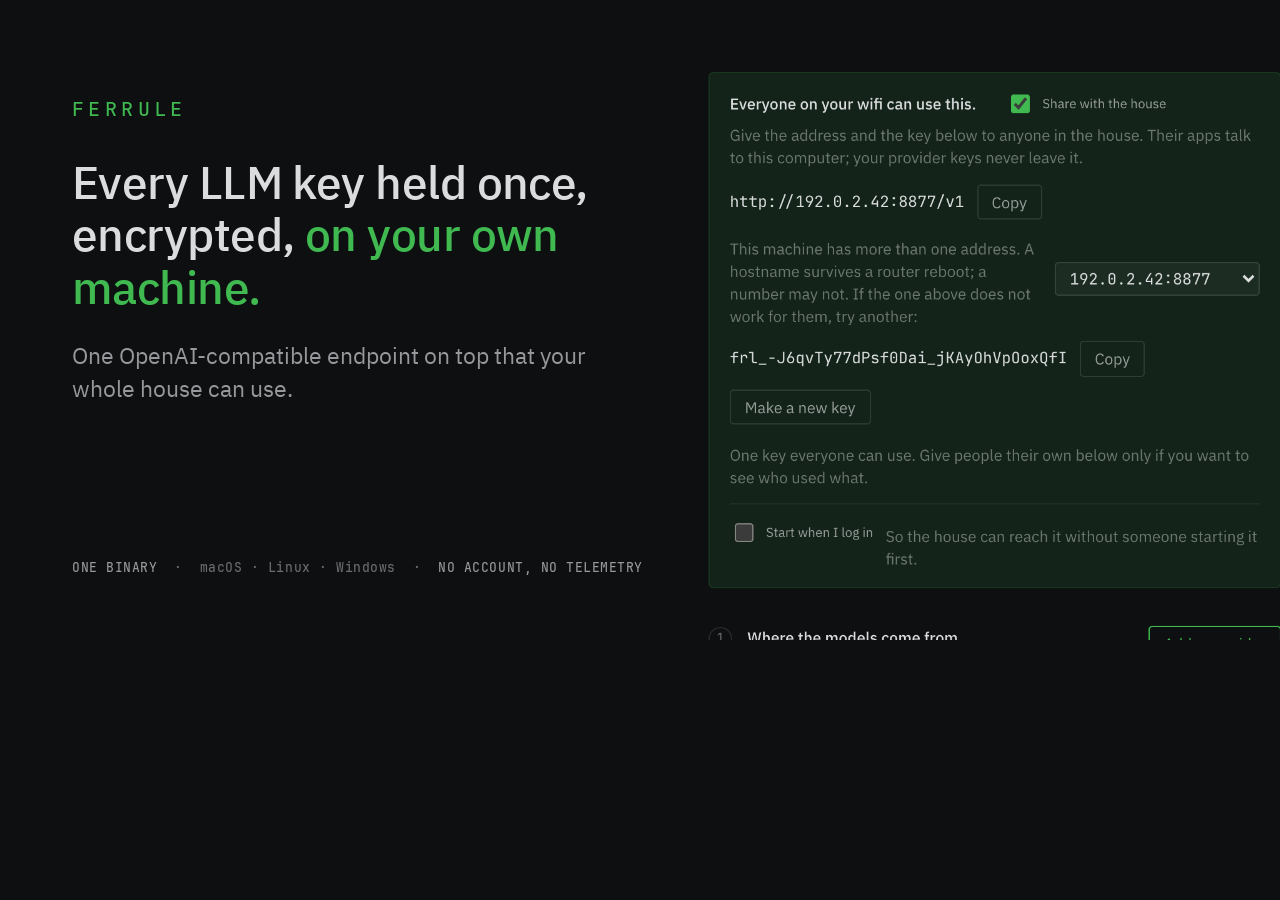
==== packaging/social/social.html @ 54a90a72 "The social card, so a shared link is not GitHub's default marketing/social.png (1280×640) — the one " ====
<!doctype html>
<!-- The GitHub social card. Rendered by packaging/social/render.sh into marketing/social.png
     (1280×640). Same type and palette as the panel; the right half is the household card
     from marketing/hero.png, so the card and the README hero always show the same build. -->
<html><head><meta charset="utf-8">
<style>
  @font-face { font-family: "Ferrule Mono"; src: url("../../internal/ui/assets/fonts/JetBrainsMono-Medium.woff2") format("woff2"); font-weight: 500; }
  @font-face { font-family: "Ferrule Sans"; src: url("../../internal/ui/assets/fonts/IBMPlexSans-Regular.woff2") format("woff2"); font-weight: 400; }
  @font-face { font-family: "Ferrule Sans"; src: url("../../internal/ui/assets/fonts/IBMPlexSans-Medium.woff2") format("woff2"); font-weight: 500; }
  html, body { margin: 0; background: #0d0f11; }
  body { width: 1280px; height: 640px; position: relative; overflow: hidden;
         font-family: "Ferrule Sans", system-ui, sans-serif; color: rgba(236,238,240,0.92); }
  .copy { position: absolute; left: 72px; top: 96px; width: 560px; }
  .brand { font-family: "Ferrule Mono", monospace; font-weight: 500; font-size: 20px;
           letter-spacing: 0.22em; color: #3fb950; }
  h1 { margin: 34px 0 0; font-weight: 500; font-size: 46px; line-height: 1.14; letter-spacing: -0.012em; }
  h1 em { font-style: normal; color: #3fb950; }
  p.sub { margin: 26px 0 0; font-size: 23px; line-height: 1.4; color: rgba(236,238,240,0.62); }
  .facts { position: absolute; left: 72px; bottom: 64px; font-family: "Ferrule Mono", monospace;
           font-weight: 500; font-size: 13px; letter-spacing: 0.04em; color: rgba(236,238,240,0.42); }
  .facts b { color: rgba(236,238,240,0.62); font-weight: 500; }
  /* The household card, lifted whole from the hero at 1.25x (in the hero's CSS pixels it sits
     at 154,64 and is 458×414). The section under it runs off the bottom on purpose: the card
     is the glimpse, the sentence is the message. */
  .shot { position: absolute; left: 700px; top: 64px; width: 580px; height: 576px; overflow: hidden; }
  .shot img { position: absolute; width: 1000px; transform-origin: 0 0; transform: scale(1.25);
              left: -184px; top: -72px; }
</style></head>
<body>
  <div class="copy">
    <div class="brand">FERRULE</div>
    <h1>Every LLM key held once, encrypted, <em>on your own machine.</em></h1>
    <p class="sub">One OpenAI-compatible endpoint on top that your whole house can use.</p>
  </div>
  <div class="facts"><b>ONE BINARY</b> &nbsp;·&nbsp; macOS · Linux · Windows &nbsp;·&nbsp; <b>NO ACCOUNT, NO TELEMETRY</b></div>
  <div class="shot"><img src="../../marketing/hero.png" alt=""></div>
</body></html>
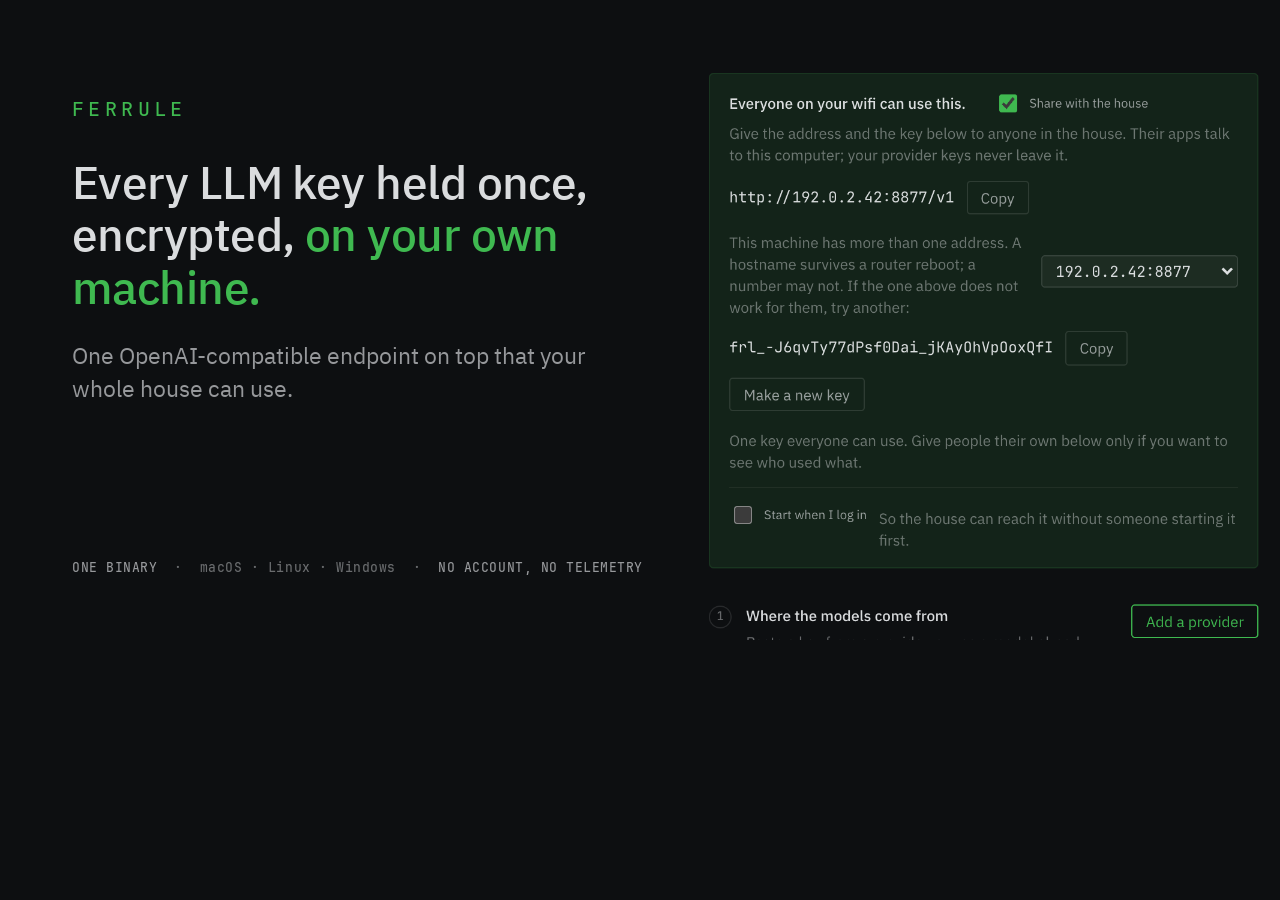
==== commit 301b94c2: "Social card: the household card whole, with a margin Co-Authored-By: Claude Opus 5 <noreply@anthropi" ====
--- a/packaging/social/social.html
+++ b/packaging/social/social.html
@@ -19,12 +19,12 @@
   .facts { position: absolute; left: 72px; bottom: 64px; font-family: "Ferrule Mono", monospace;
            font-weight: 500; font-size: 13px; letter-spacing: 0.04em; color: rgba(236,238,240,0.42); }
   .facts b { color: rgba(236,238,240,0.62); font-weight: 500; }
-  /* The household card, lifted whole from the hero at 1.25x (in the hero's CSS pixels it sits
+  /* The household card, lifted whole from the hero at 1.2x (in the hero's CSS pixels it sits
      at 154,64 and is 458×414). The section under it runs off the bottom on purpose: the card
      is the glimpse, the sentence is the message. */
   .shot { position: absolute; left: 700px; top: 64px; width: 580px; height: 576px; overflow: hidden; }
-  .shot img { position: absolute; width: 1000px; transform-origin: 0 0; transform: scale(1.25);
-              left: -184px; top: -72px; }
+  .shot img { position: absolute; width: 1000px; transform-origin: 0 0; transform: scale(1.2);
+              left: -176px; top: -68px; }
 </style></head>
 <body>
   <div class="copy">
